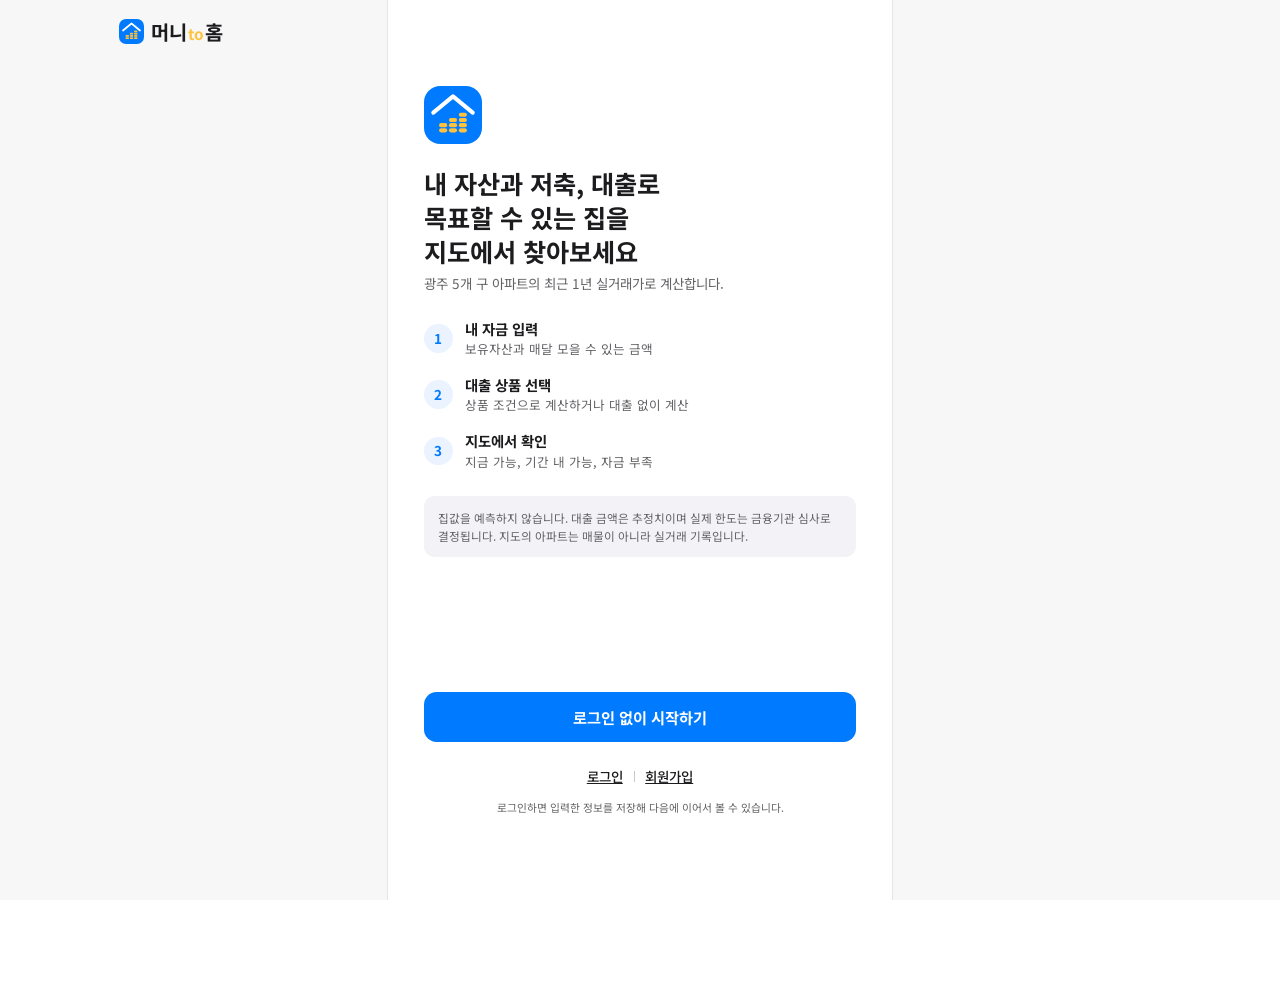
==== frontend/index.html @ 17c90cbf "style: 모든 화면 스크롤바를 자리를 먹지 않는 얇은 반투명 손잡이로 (스크롤할 때만 보이고 1초 뒤 사라짐) - common.css: 브라우저 스크롤바를 숨기고 .scroll" ====
<!doctype html>
<html lang="ko">
<head>
  <meta charset="utf-8">
  <meta name="viewport" content="width=device-width, initial-scale=1">
  <!-- 늘 밝은 화면으로 (2026-10-20). 휴대폰 브라우저의 "웹 페이지 어둡게"가 우리 색을 뒤집지 않게 한다 -->
  <meta name="color-scheme" content="only light">
  <title>머니 to 홈</title>
  <!-- 모든 화면이 common.css를 먼저, 화면의 CSS를 그 뒤에 불러 쓴다. -->
  <link rel="stylesheet" href="css/common.css?v=20261020-91">
  <link rel="stylesheet" href="css/index.css?v=20261020-90">
</head>
<body>
  <!-- 스플래시. 탭을 처음 열 때만 1초 동안 화면 전체를 덮었다가 사라진다 (js/splash.js). 처음에는 숨겨 둔다.
       꾸밈이므로 화면 읽기 프로그램에는 읽히지 않게 한다. -->
  <div class="splash" id="splash" aria-hidden="true" hidden>
    <img class="splash__logo" src="img/logo-splash.svg?v=20261019-1" alt="">
    <p class="splash__name">머니 <span class="splash__to">to</span> 홈</p>
  </div>

  <!-- P-01 시작 화면. Figma "확정 목업 v3"의 P-01 ① ~ ⑤. 모바일에는 헤더가 없다.
       처음에는 ① 기본(로그인하지 않음)으로 그려 두고, 로그인 상태를 물어본 뒤 js/index.js가 ② ~ ⑤로 바꾼다. -->
  <!-- 웹(가로 1200px 이상)에서만 왼쪽 위에 보이는 로고. 안은 js/layout.js가 그린다. 모바일에는 없다. -->
  <header class="header" id="header"></header>
  <div class="top-space"></div>

  <div class="start-layout">
    <main class="page start">
      <!-- ⑤ 로그인 시간이 끝남. 로고 자리에 둔다 -->
      <p class="notice start__expired" id="start-expired" hidden>30분 동안 사용하지 않아 로그아웃되었습니다. 입력하던 값은 이 기기에 남아 있습니다.</p>
      <img class="start__logo" id="start-logo" src="img/logo.svg?v=20261019-1" alt="">

      <h1 class="title title--display" id="start-title">내 자산과 저축, 대출로<br>목표할 수 있는 집을<br>지도에서 찾아보세요</h1>
      <p class="subtitle" id="start-subtitle">광주 5개 구 아파트의 최근 1년 실거래가로 계산합니다.</p>

      <!-- ② 저장한 정보. 값은 A-08로 받아 index.js가 채운다 -->
      <dl class="saved-box" id="start-saved" hidden></dl>

      <!-- ④ 저장한 정보를 불러오지 못함 -->
      <p class="notice notice--error start__error" id="start-error" role="alert" hidden>인터넷 연결을 확인하고 다시 시도해 주세요.</p>

      <ol class="steps" id="start-steps">
        <li class="steps__item">
          <span class="steps__number">1</span>
          <span class="steps__text">
            <span class="steps__name">내 자금 입력</span>
            <span class="steps__desc">보유자산과 매달 모을 수 있는 금액</span>
          </span>
        </li>
        <li class="steps__item">
          <span class="steps__number">2</span>
          <span class="steps__text">
            <span class="steps__name">대출 상품 선택</span>
            <span class="steps__desc">상품 조건으로 계산하거나 대출 없이 계산</span>
          </span>
        </li>
        <li class="steps__item">
          <span class="steps__number">3</span>
          <span class="steps__text">
            <span class="steps__name">지도에서 확인</span>
            <span class="steps__desc">지금 가능, 기간 내 가능, 자금 부족</span>
          </span>
        </li>
      </ol>

      <p class="notice" id="start-notice">
        집값을 예측하지 않습니다. 대출 금액은 추정치이며 실제 한도는 금융기관 심사로 결정됩니다.
        지도의 아파트는 매물이 아니라 실거래 기록입니다.
      </p>
    </main>

    <div class="bottom-action">
      <a class="button button--primary" id="start-button" href="profile.html">로그인 없이 시작하기</a>
      <button type="button" class="button button--primary" id="start-retry" hidden>다시 시도</button>
      <!-- ② 저장한 정보 있음: "처음부터 다시 입력 | 수정하기". ④ 불러오지 못함: "새로 입력하기" 하나 -->
      <div class="start__links">
        <button type="button" class="link-button start__restart" id="start-restart" hidden>처음부터 다시 입력</button>
        <span class="start__divider" id="start-edit-divider" aria-hidden="true" hidden></span>
        <button type="button" class="link-button start__restart" id="start-edit" hidden>수정하기</button>
      </div>
      <!-- ① 로그인하지 않았을 때만 -->
      <p class="start__auth" id="start-auth">
        <a class="link-button" href="login.html">로그인</a>
        <span class="start__divider" aria-hidden="true"></span>
        <a class="link-button" href="signup.html">회원가입</a>
      </p>
      <p class="start__hint" id="start-hint">로그인하면 입력한 정보를 저장해 다음에 이어서 볼 수 있습니다.</p>
    </div>
  </div>

  <!-- 공통 JavaScript. 모든 화면이 이 순서로 먼저 불러 쓴다. 그 아래에 화면의 파일을 둔다. -->
  <script src="js/api.js"></script>
  <script src="js/store.js"></script>
  <script src="js/format.js?v=20261019-2"></script>
  <script src="js/guard.js"></script>
  <script src="js/layout.js?v=20261019-1"></script>
  <script src="js/account.js?v=20261014-1"></script>
  <script src="js/splash.js?v=20261019-1"></script>
  <script src="js/index.js?v=20261015-1"></script>
  <script src="js/scrollbar.js?v=20261020-1"></script>
</body>
</html>
---- frontend/css/common.css ----
/* 모든 화면이 함께 쓰는 모양. 색, 글자, 헤더, 진행 바, 버튼, 입력란, 구분 표시.

   값은 Figma 파일 "money-to-home-mockup"의 섹션 "확정 목업 v3"에서 가져왔다. 이름도 Figma의 변수 이름과 같다.
     Figma  color/primary   →  여기  --color-primary

   화면마다의 모양은 css 폴더에 그 화면 이름으로 파일을 따로 만든다. 예: profile.css
   색과 글자 크기는 아래 :root의 이름으로만 쓴다. 화면 파일에 값을 직접 적지 않는다. */

@import url('https://fonts.googleapis.com/css2?family=Noto+Sans+KR:wght@400;500;700&display=swap');

:root {
  color-scheme: only light; /* 늘 밝은 화면 (2026-10-20). 브라우저가 강제로 어둡게 바꾸지 않게. 각 화면의 <meta name="color-scheme">와 같다 */
  /* 바탕과 선 */
  --color-bg: #ffffff;
  --color-bg-sub: #f2f2f7;
  --color-line: #e5e5ea;
  --color-line-strong: #c7c7cc;
  --color-dim: #000000;

  /* 글자 */
  --color-text: #1c1c1e;
  --color-text-sub: #636366;
  --color-text-hint: #aeaeb2;

  /* 주조색 */
  --color-primary: #007aff;
  --color-primary-soft: #eaf3ff;
  --color-on-primary: #ffffff;

  /* 로고의 금색 (동전). 스플래시의 "to"에도 쓴다 */
  --color-brand-gold: #ffc23d;

  /* 꺼진 버튼 */
  --color-disabled: #e5e5ea;
  --color-on-disabled: #aeaeb2;

  /* 오류 */
  --color-error: #ff3b30;
  --color-error-text: #d70015;
  --color-error-soft: #fff1f0;

  /* 주의. 막지는 않지만 알아야 하는 안내 (대상 주택 가격 상한 초과 등). Figma 목업 P-06 ⑲의 색 */
  --color-warning: #ff9500;
  --color-warning-text: #b86200;
  --color-warning-soft: #fff4e5;

  /* 구분. 팔레트 F 라임 (Figma의 color/now, color/lime/*).
     지금 가능은 파랑, 기간 내 가능은 라임, 자금 부족은 빨강.
     띠와 배지의 바탕은 이름 그대로의 색, 흰 바탕 위의 글자는 -text 색, 옅은 바탕은 -soft 색을 쓴다. */
  --color-now: #007aff;
  --color-now-text: #116dd1;
  --color-within: #94c93d;
  --color-within-text: #4a7317;
  --color-within-soft: #f2f9e8;
  --color-lack: #ff6b6b;
  --color-lack-text: #c92a2a;
  --color-lack-soft: #ffeded;

  /* 지도 */
  --color-map: #eef1f4;
  --color-map-block: #e4e8ec;
  --color-map-park: #dcefd8;
  --color-map-water: #cfe3f7;
  --color-map-road: #ffffff;
  --color-marker-price: #414141;
  --color-keypad: #d1d4da;

  /* 글꼴 */
  --font-family: 'Noto Sans KR', 'Malgun Gothic', system-ui, sans-serif;
  --font-regular: 400;
  --font-medium: 500;
  --font-bold: 700;

  /* 글자 크기 */
  --text-splash: 38px; /* 스플래시의 서비스 이름 */
  --text-display: 28px; /* 시작 화면의 큰 제목. 줄 높이 38px */
  --text-value: 26px; /* 입력란의 값 */
  --text-title: 24px; /* 입력 화면의 제목. 줄 높이 34px */
  --text-amount: 22px; /* 강조하는 금액 */
  --text-button: 17px; /* 버튼, 헤더의 서비스 이름, 입력란의 단위 */
  --text-item: 16px; /* 목록의 항목 이름 */
  --text-body: 15px; /* 본문. 줄 높이 22px */
  --text-label: 14px; /* 입력란의 이름, 칩 */
  --text-help: 13px; /* 설명 줄, 안내. 줄 높이 19 ~ 20px */
  --text-badge: 12px; /* 배지 */
  --line-height: 1.45;

  /* 크기 */
  --top-space: 52px; /* 모바일에는 헤더가 없다. 입력 화면은 이 높이만큼 위를 흰 여백으로 둔다 */
  --condition-bar-height: 40px; /* 지도 화면 맨 위의 내 조건 줄 */
  --progress-height: 44px;
  --touch-size: 44px; /* 누르는 영역은 가로세로 44픽셀 이상 */
  --button-height: 56px;
  --input-height: 50px;
  --page-width: 390px;
  --page-padding: 20px;

  /* 웹 (가로 1200px 이상). 입력 화면은 가운데 흰 기둥 하나, 양옆은 회색 바탕이다 (2026-10-19 팀장 결정) */
  --color-web-bg: #f7f7f7;
  --header-height: 64px;
  --web-page-width: 560px; /* 일반적인 웹 회원가입·입력 화면의 폭. 안쪽 내용의 폭은 480px */
  --web-page-padding: 40px;

  /* 모서리 */
  --radius-button: 14px;
  --radius-card: 12px;
  --radius-badge: 6px;
  --radius-pill: 999px;
}

* {
  box-sizing: border-box;
}

/* hidden을 준 요소는 display를 따로 줬어도 보이지 않는다. 단계마다 입력란을 숨기고 보일 때 쓴다. */
[hidden] {
  display: none !important;
}

body {
  margin: 0;
  color: var(--color-text);
  background: var(--color-bg);
  font-family: var(--font-family);
  font-size: var(--text-body);
  font-weight: var(--font-regular);
  line-height: var(--line-height);
  word-break: keep-all;
  /* 선택과 누름 표시 (2026-10-19). 앱처럼 화면 부품(버튼, 칩, 탭, 지도, 말풍선, 손잡이, 제목·라벨)은 글자가 선택되지 않고,
     휴대폰에서 누를 때 파랗게 덮이는 강조와 길게 누를 때의 메뉴도 뜨지 않는다.
     입력란과 사용자가 복사할 만한 내용은 아래 "선택할 수 있는 것"에서 다시 연다 */
  -webkit-user-select: none;
  user-select: none;
  -webkit-tap-highlight-color: transparent;
  -webkit-touch-callout: none;
}

/* 그림은 끌어 옮기지 않는다 (지도 위 아이콘, 로고) */
img,
svg {
  -webkit-user-drag: none;
}

/* ───────── 선택할 수 있는 것 ─────────
   입력란, 그리고 복사할 만한 내용: 아파트 이름, 정보 줄의 값(주소, 금액, 면적…), 시나리오의 금액과 식,
   입력 요약 · 시작 화면의 저장한 값, 저장한 결과의 이름과 결과, 안내 문구, 오류 문구, 용어 설명.
   길게 눌러 복사하는 메뉴도 여기서는 뜬다 */
input,
textarea,
select,
[contenteditable="true"],
.apt__name,
.apt-info__value,
.scenario__gap,
.scenario__formula,
.scenario__need-value,
.scenario__growth-help,
.summary-card__row dd,
.saved-box__row dd,
.saved__card-name,
.saved__card-result,
.saved__card-conditions,
.notice,
.field__error,
.list-card__name,
.glossary__bubble,
.info-tip__text,
.list__tip,
/* 10-19에 더한 화면: 주변 시설의 곳 이름과 거리, 대출 "자세히"의 상품명 · 조건 · 자격 조건,
   시나리오 그래프 위 문장과 출처, 공유받은 화면의 이름 · 지역 · 정보 줄의 값 */
.apt-near__value,
.sheet__title,
.sheet__row dd,
.sheet__list,
.scenario-chart__say,
.scenario-chart__src,
.share-page__name,
.share-page__place,
.share-page__value,
.share-page__missing-text {
  -webkit-user-select: text;
  user-select: text;
  -webkit-touch-callout: default;
}

/* 단, 누르는 줄 안의 이름은 누르기가 우선이다 (목록·비슷한 아파트의 카드는 버튼이라 선택하지 않는다).
   선택할 수 있는 글자 옆의 복사 · 공유 아이콘(share.js)도 글자를 끌어 고를 때 같이 잡히지 않게 한다.
   공유 창 같은 <dialog>는 열리면 맨 위층에 올라가 body의 설정을 물려받지 않으므로 여기서 다시 막는다.
   공유 창의 링크 칸(.share__link)은 [링크 복사]로만 복사하고, 복사가 안 되는 브라우저에서만 고를 수 있다 (share.css) */
button .list-card__name,
.share-action,
dialog {
  -webkit-user-select: none;
  user-select: none;
  -webkit-tap-highlight-color: transparent;
  -webkit-touch-callout: none;
}

/* 띄어쓰기에서만 줄을 바꾸는 낱말 (format.keepWords). 아파트 이름처럼 하이픈에서 꺾이면 안 되는 글자 */
.keep-word {
  display: inline-block;
  max-width: 100%;
}

/* ───────── 위 여백 ─────────
   모바일에는 헤더가 없다. 입력 화면(P-01 ~ P-04, P-07, P-08)은 body 맨 위에 이 요소를 둔다.
   지도 화면은 이것 대신 내 조건 줄을 둔다. */
.top-space {
  height: var(--top-space);
  background: var(--color-bg);
}

/* ───────── 진행 바 (P-02 ~ P-04) ───────── */
.progress {
  display: flex;
  align-items: center;
  gap: 10px;
  height: var(--progress-height);
  padding: 0 var(--page-padding) 0 8px;
  background: var(--color-bg);
}

.progress__back {
  display: inline-flex;
  align-items: center;
  justify-content: center;
  width: var(--touch-size);
  height: var(--touch-size);
  border: 0;
  background: transparent;
  color: var(--color-text);
  font-family: inherit;
  font-size: 26px;
  text-decoration: none;
  cursor: pointer;
}

.progress__bars {
  display: flex;
  flex: 1;
  gap: 4px;
}

.progress__bar {
  flex: 1;
  height: 4px;
  border-radius: 2px;
  background: var(--color-line);
}

.progress__bar--done {
  background: var(--color-primary);
}

.progress__label {
  color: var(--color-text-sub);
  font-size: var(--text-help);
  font-weight: var(--font-medium);
  white-space: nowrap;
}

/* ───────── 본문 ───────── */
.page {
  max-width: var(--page-width);
  margin: 0 auto;
  padding: 24px var(--page-padding) 0;
}

.title {
  margin: 0;
  font-size: var(--text-title);
  font-weight: var(--font-bold);
  line-height: 34px;
}

.title--display {
  font-size: var(--text-display);
  line-height: 38px;
}

.subtitle {
  margin: 6px 0 0;
  color: var(--color-text-sub);
  font-size: var(--text-body);
  line-height: 22px;
}

/* 안내 문구 상자 */
.notice {
  margin: 0;
  padding: 14px 16px;
  border-radius: var(--radius-card);
  background: var(--color-bg-sub);
  color: var(--color-text-sub);
  font-size: var(--text-help);
  line-height: 20px;
}

.notice--error {
  border: 1px solid var(--color-error);
  background: var(--color-error-soft);
  color: var(--color-error-text);
}

/* ───────── 버튼 ───────── */
.button {
  display: flex;
  align-items: center;
  justify-content: center;
  width: 100%;
  height: var(--button-height);
  padding: 0 16px;
  border: 0;
  border-radius: var(--radius-button);
  background: var(--color-bg-sub);
  color: var(--color-text);
  font-family: inherit;
  font-size: var(--text-button);
  font-weight: var(--font-bold);
  text-decoration: none;
  cursor: pointer;
}

.button--primary {
  background: var(--color-primary);
  color: var(--color-on-primary);
}

.button:disabled,
.button--disabled {
  background: var(--color-disabled);
  color: var(--color-on-disabled);
  cursor: not-allowed;
}

/* 밑줄 친 글자 버튼. "처음부터 다시 입력", "새로 입력하기" */
.link-button {
  display: inline-flex;
  align-items: center;
  justify-content: center;
  height: var(--touch-size);
  padding: 0 8px;
  border: 0;
  background: transparent;
  color: var(--color-text);
  font-family: inherit;
  font-size: var(--text-body);
  font-weight: var(--font-medium);
  text-decoration: underline;
  cursor: pointer;
}

/* 버튼 위의 검은 알림. "입력한 정보를 저장하지 못했습니다." 같은 한 줄 안내 */
.snackbar {
  margin: 0 0 12px;
  padding: 12px 16px;
  border-radius: var(--radius-card);
  background: var(--color-text);
  color: var(--color-bg);
  font-size: var(--text-help);
  line-height: 20px;
}

/* 화면 아래에 붙는 버튼 영역 */
.bottom-action {
  position: sticky;
  bottom: 0;
  max-width: var(--page-width);
  margin: 0 auto;
  padding: 12px var(--page-padding) 20px;
  background: var(--color-bg);
}

/* ───────── 한 번에 하나씩 묻는 입력 화면의 틀 (P-02 ~ P-04) ─────────
   <form class="form-page"> 안에 <main class="page">와 <div class="bottom-action">을 둔다.
   버튼이 화면 아래에 붙도록 본문이 남은 높이를 채운다. */
.form-page {
  display: flex;
  flex-direction: column;
  min-height: calc(100vh / var(--page-zoom, 1) - var(--top-space) - var(--progress-height));
}

.form-page .page {
  flex: 1;
  width: 100%;
  overflow-x: clip; /* 밀려 들어오는 입력란 때문에 가로 스크롤이 생기지 않게 한다 */
}

.form-page .bottom-action {
  width: 100%;
}

/* 제목과 설명 */
.form-page__head {
  padding-bottom: 28px;
}

/* 제목의 줄을 나눌 곳은 제목 글에 줄바꿈 문자로 적는다 (profile.js의 TITLES). */
.form-page__head .title {
  white-space: pre-line;
}

/* 다른 화면에서 보내져 왔을 때의 한 줄 안내. 제목 아래, 입력란 위에 둔다. */
.form-page__notice {
  margin-bottom: 24px;
}

/* 입력을 마치면 다음 입력란이 오른쪽에서 왼쪽으로 밀려 들어온다. 나타나는 요소에 이 이름을 붙인다. */
.field--enter {
  animation: field-enter 0.35s cubic-bezier(0.22, 1, 0.36, 1) both;
}

@keyframes field-enter {
  from {
    opacity: 0;
    transform: translateX(48px);
  }
  to {
    opacity: 1;
    transform: translateX(0);
  }
}

/* 확인 단계로 바뀔 때 제목과 값들이 한 번 뛰어오른다. 화면이 바뀐 것을 알아보게 한다. */
.jump {
  animation: jump 0.5s cubic-bezier(0.28, 0.84, 0.42, 1) both;
}

@keyframes jump {
  0% {
    transform: translateY(0);
  }
  35% {
    transform: translateY(-14px);
  }
  65% {
    transform: translateY(0);
  }
  82% {
    transform: translateY(-4px);
  }
  100% {
    transform: translateY(0);
  }
}

/* 움직임을 줄이도록 설정한 사용자에게는 바로 보여 준다. */
@media (prefers-reduced-motion: reduce) {
  .field--enter,
  .jump {
    animation: none;
  }
}

/* ───────── 입력란 ─────────
   이름, 값(밑줄), 설명 줄의 세 줄이다. 오류 문구는 설명 줄 자리에 넣어 화면이 밀리지 않게 한다. */
.field {
  display: flex;
  flex-direction: column;
  gap: 6px;
  padding-bottom: 22px;
}

.field__label {
  color: var(--color-text-sub);
  font-size: var(--text-label);
  font-weight: var(--font-medium);
}

.field__row {
  display: flex;
  align-items: center;
  justify-content: space-between;
  height: var(--input-height);
  border-bottom: 1px solid var(--color-line);
}

/* 입력 중인 칸은 밑줄이 파랗고 두껍다. 높이가 바뀌지 않게 그림자로 1px을 더한다. */
.field__row:focus-within {
  border-bottom-color: var(--color-primary);
  box-shadow: 0 1px 0 var(--color-primary);
}

.field__input {
  flex: 1;
  min-width: 0;
  height: 100%;
  padding: 0;
  border: 0;
  outline: 0;
  background: transparent;
  color: var(--color-text);
  font-family: inherit;
  font-size: var(--text-value);
  font-weight: var(--font-bold);
}

.field__input::placeholder {
  color: var(--color-text-hint);
}

.field__unit {
  color: var(--color-text-sub);
  font-size: var(--text-button);
  white-space: nowrap;
}

.field__help {
  display: flex;
  justify-content: space-between;
  gap: 8px;
  min-height: 19px;
  color: var(--color-text-sub);
  font-size: var(--text-help);
  line-height: 19px;
}

/* 설명 줄 오른쪽의 읽어 주는 금액. "3,600만 원" */
.field__read {
  color: var(--color-text);
  font-weight: var(--font-bold);
  white-space: nowrap;
}

.field--error .field__row {
  border-bottom-color: var(--color-error);
}

.field--error .field__help {
  color: var(--color-error-text);
}

/* ───────── 구분 ───────── */
/* 배지. "지금 가능", "기간 내 가능", "자금 부족" */
.badge {
  display: inline-flex;
  align-items: center;
  justify-content: center;
  height: 24px;
  padding: 0 8px;
  border-radius: var(--radius-badge);
  font-size: var(--text-badge);
  font-weight: var(--font-bold);
  line-height: 18px;
  white-space: nowrap;
}

/* 개수 칩. "지금 5", "기간 내 4", "부족 14" */
.chip {
  display: inline-flex;
  align-items: center;
  justify-content: center;
  height: 40px;
  padding: 0 14px;
  border: 0;
  border-radius: var(--radius-pill);
  font-family: inherit;
  font-size: var(--text-label);
  font-weight: var(--font-bold);
  line-height: 18px;
  white-space: nowrap;
}

.badge--now,
.chip--now {
  background: var(--color-now);
  color: var(--color-on-primary);
}

.badge--within,
.chip--within {
  background: var(--color-within-soft);
  color: var(--color-within-text);
}

.badge--lack,
.chip--lack {
  background: var(--color-lack-soft);
  color: var(--color-lack-text);
}

/* 금액 글자. "여유 2,000만 원", "부족 2,500만 원" */
.amount {
  font-size: var(--text-amount);
  font-weight: var(--font-bold);
}

.amount--now {
  color: var(--color-now-text);
}

.amount--within {
  color: var(--color-within-text);
}

.amount--lack {
  color: var(--color-lack-text);
}

/* ───────── 웹 배치 (가로 1200px 이상) ─────────
   모바일에는 헤더가 없다 (확정 목업 v3). 웹에서도 헤더 줄은 두지 않고, 로고만 왼쪽 위 회색 바탕에 띄운다 (2026-10-19 팀장 결정).
   로고 자리(<header class="header">)가 있는 화면(입력 화면 여덟 개)만 웹 배치를 쓴다. 지도 화면과 저장한 결과 화면은 아직 바꾸지 않는다.
   입력 화면은 모바일 화면을 넓힌 가운데 흰 기둥 하나로 보여 주고, 양옆은 회색 바탕으로 채운다.
   1199px 이하의 모양은 바꾸지 않는다. */
.header {
  display: none;
}

@media (min-width: 1200px) {
  /* 바탕: 양옆은 회색, 가운데는 테두리 선이 있는 흰 기둥. 내용이 길거나 짧아도 위아래 끝까지 이어진다.
     기둥 안의 내용은 위에서 64px(--header-height) 아래부터 시작한다. 로고와 같은 높이의 빈 줄이다 */
  body:has(> .header) {
    --page-width: var(--web-page-width);
    --page-padding: var(--web-page-padding);
    --top-space: var(--header-height); /* 높이 계산에서 위 여백 대신 이 빈 줄의 높이를 뺀다 */
    --column-left: calc(50% - var(--page-width) / 2);
    --column-right: calc(50% + var(--page-width) / 2);
    padding-top: var(--header-height);
    background: linear-gradient(
      to right,
      var(--color-web-bg) calc(var(--column-left) - 1px),
      var(--color-line) 0 var(--column-left),
      var(--color-bg) 0 var(--column-right),
      var(--color-line) 0 calc(var(--column-right) + 1px),
      var(--color-web-bg) 0
    );
  }

  /* 위 여백(52px) 자리는 위의 빈 줄이 대신한다 */
  body:has(> .header) .top-space {
    display: none;
  }

  /* 진행 바도 기둥 폭 안에 둔다 */
  body:has(> .header) .progress {
    max-width: var(--page-width);
    margin: 0 auto;
  }

  /* 왼쪽 위에 떠 있는 로고. 바탕과 선이 없고, 스크롤해도 그 자리에 있다 */
  .header {
    position: fixed;
    top: 0;
    left: 0;
    z-index: 9; /* 내용보다 위, 아래에서 올라오는 창의 어두운 바탕(10)보다 아래 */
    display: flex;
    align-items: center;
    height: var(--header-height);
    padding: 0 32px 0 132px; /* 화면 끝에서 조금 띄운다 (2026-10-19 팀장: 100px 더 오른쪽) */
  }

  /* 로고와 이름은 줄 가운데보다 3px 아래에 둔다 (눈으로 보기에 가운데) */
  .header__home {
    position: relative;
    top: 3px;
    display: inline-flex;
    align-items: center;
    gap: 8px;
    min-height: var(--touch-size);
    color: var(--color-text);
    font-size: var(--text-amount);
    font-weight: var(--font-bold);
    letter-spacing: -0.02em;
    text-decoration: none;
  }

  /* 로고는 글자 높이와 비슷하게 */
  .header__logo {
    display: block;
    width: 28px;
    height: 28px;
  }

  /* "머니", "to", "홈"의 바닥이 한 줄에 맞는다 (글자의 바닥선에 맞춤) */
  .header__name {
    line-height: 1;
    white-space: nowrap;
  }

  .header__to {
    margin: 0 2px;
    color: var(--color-brand-gold); /* 로고 동전과 같은 금색 */
    font-size: var(--text-button);
    vertical-align: baseline;
  }
}

/* 웹(1024px 이상)은 화면 전체를 90%로 그린다 (2026-10-20 팀장: 브라우저 90%로 볼 때가 가장 깔끔했다).
   글자 · 여백 · 지도까지 한꺼번에 줄어든다. 100vh를 쓰는 곳은 calc(100vh / var(--page-zoom))로 화면 높이를 다 채운다. 모바일은 100% 그대로 */
:root {
  --page-zoom: 1;
}

@media (min-width: 1024px) {
  :root {
    --page-zoom: 0.9;
    zoom: 0.9;
  }
}

/* 스크롤바 (2026-10-20 팀장): 브라우저 스크롤바는 자리를 차지하므로 숨긴다.
   대신 js/scrollbar.js가 스크롤하는 상자의 오른쪽 가장자리 위에 얇은 반투명 손잡이를 겹쳐 띄우고, 1초 동안 가만히 있으면 사라지게 한다 */
* {
  scrollbar-width: none;
}

*::-webkit-scrollbar {
  display: none;
}

.scrollbar-thumb {
  position: fixed;
  z-index: 2147483647;
  width: 5px;
  border-radius: 999px;
  background: rgba(0, 0, 0, 0.32);
  opacity: 0;
  pointer-events: none;
  transition: opacity 0.3s ease, width 0.15s ease;
}

.scrollbar-thumb--on {
  opacity: 1;
  pointer-events: auto;
  cursor: default;
}

.scrollbar-thumb:hover,
.scrollbar-thumb--drag {
  width: 7px;
  background: rgba(0, 0, 0, 0.45);
}
---- frontend/css/index.css ----
/* P-01 시작 화면에만 쓰는 모양. 공통 부품은 common.css에 있다. */

.start {
  padding-top: 32px;
}

.start__logo {
  display: block;
  width: 64px;
  height: 64px;
  margin-bottom: 24px;
}

/* 세 단계 설명 */
.steps {
  display: flex;
  flex-direction: column;
  gap: 18px;
  margin: 0;
  padding: 28px 0;
  list-style: none;
}

.steps__item {
  display: flex;
  align-items: center;
  gap: 14px;
}

.steps__number {
  display: flex;
  flex-shrink: 0;
  align-items: center;
  justify-content: center;
  width: 32px;
  height: 32px;
  border-radius: 16px;
  background: var(--color-primary-soft);
  color: var(--color-primary);
  font-size: var(--text-body);
  font-weight: var(--font-bold);
}

.steps__text {
  display: flex;
  flex-direction: column;
  gap: 1px;
}

.steps__name {
  font-size: var(--text-item);
  font-weight: var(--font-bold);
}

.steps__desc {
  color: var(--color-text-sub);
  font-size: var(--text-label);
}

/* 화면이 짧아도 버튼이 내용 아래에 오도록 한다. Figma의 버튼 위치는 390 × 844 기준 위에서 694px이다. */
.start-layout {
  display: flex;
  flex-direction: column;
  min-height: calc(100vh / var(--page-zoom, 1) - var(--top-space));
}

.start-layout .page {
  flex: 1;
  width: 100%;
}

.start-layout .bottom-action {
  width: 100%;
  padding-bottom: 94px;
}

/* P-01 ⑤ 로그인 시간이 끝남. 로고 자리의 회색 안내 */
.start__expired {
  margin-bottom: 24px;
}

/* P-01 ② 저장한 정보. 회색 상자 안에 이름과 값 한 줄씩 */
.saved-box {
  margin: 28px 0 0;
  padding: 4px 18px;
  border-radius: var(--radius-card);
  background: var(--color-bg-sub);
}

.saved-box__row {
  display: flex;
  justify-content: space-between;
  gap: 12px;
  padding: 13px 0;
}

.saved-box__row + .saved-box__row {
  border-top: 1px solid var(--color-line);
}

.saved-box dt {
  color: var(--color-text-sub);
  font-size: var(--text-label);
}

.saved-box dd {
  margin: 0;
  font-size: var(--text-label);
  font-weight: var(--font-bold);
  text-align: right;
}

/* P-01 ④ 불러오지 못함 */
.start__error {
  margin-top: 28px;
}

/* 아래 고정 영역의 글자 버튼들. "처음부터 다시 입력 | 수정하기"는 한 줄에 가운데로 */
.start__links {
  display: flex;
  align-items: center;
  justify-content: center;
  gap: 4px;
  margin-top: 8px;
}

.start__restart {
  text-decoration: underline;
}

.start__auth {
  display: flex;
  align-items: center;
  justify-content: center;
  gap: 4px;
  margin: 8px 0 0;
}

.start__auth .link-button {
  text-decoration: underline;
}

.start__divider {
  width: 1px;
  height: 12px;
  background: var(--color-line-strong);
}

.start__hint {
  margin: 4px 0 0;
  color: var(--color-text-sub);
  font-size: var(--text-badge);
  text-align: center;
}

@media (max-height: 760px) {
  .start-layout .bottom-action {
    padding-bottom: 20px;
  }
}

/* 스플래시. 탭을 처음 열 때만 1초 동안 화면 전체를 덮는다 (js/splash.js) */
.splash {
  position: fixed;
  inset: 0;
  z-index: 1000; /* 시작 화면의 모든 것보다 위 */
  display: flex;
  flex-direction: column;
  align-items: center;
  justify-content: center;
  gap: 22px;
  background: var(--color-primary);
  transition: opacity 0.3s ease; /* splash.js의 FADE_MS와 같다 */
}

.splash--leaving {
  opacity: 0;
  pointer-events: none; /* 사라지는 동안 뒤의 버튼을 누를 수 있게 한다 */
}

.splash__logo {
  width: 148px;
  height: 148px;
}

.splash__name {
  margin: 0;
  color: var(--color-on-primary);
  font-size: var(--text-splash);
  font-weight: var(--font-bold);
  line-height: 1;
  letter-spacing: -0.02em;
}

.splash__to {
  color: var(--color-brand-gold);
  font-size: 0.74em;
}

/* 움직임 줄이기를 켠 사람에게는 서서히 사라지지 않고 바로 없어진다 */
@media (prefers-reduced-motion: reduce) {
  .splash {
    transition: none;
  }
}

/* 웹(가로 1200px 이상)에서는 스플래시를 띄우지 않는다 (2026-10-19 팀장 결정) */
@media (min-width: 1200px) {
  .splash {
    display: none;
  }
}
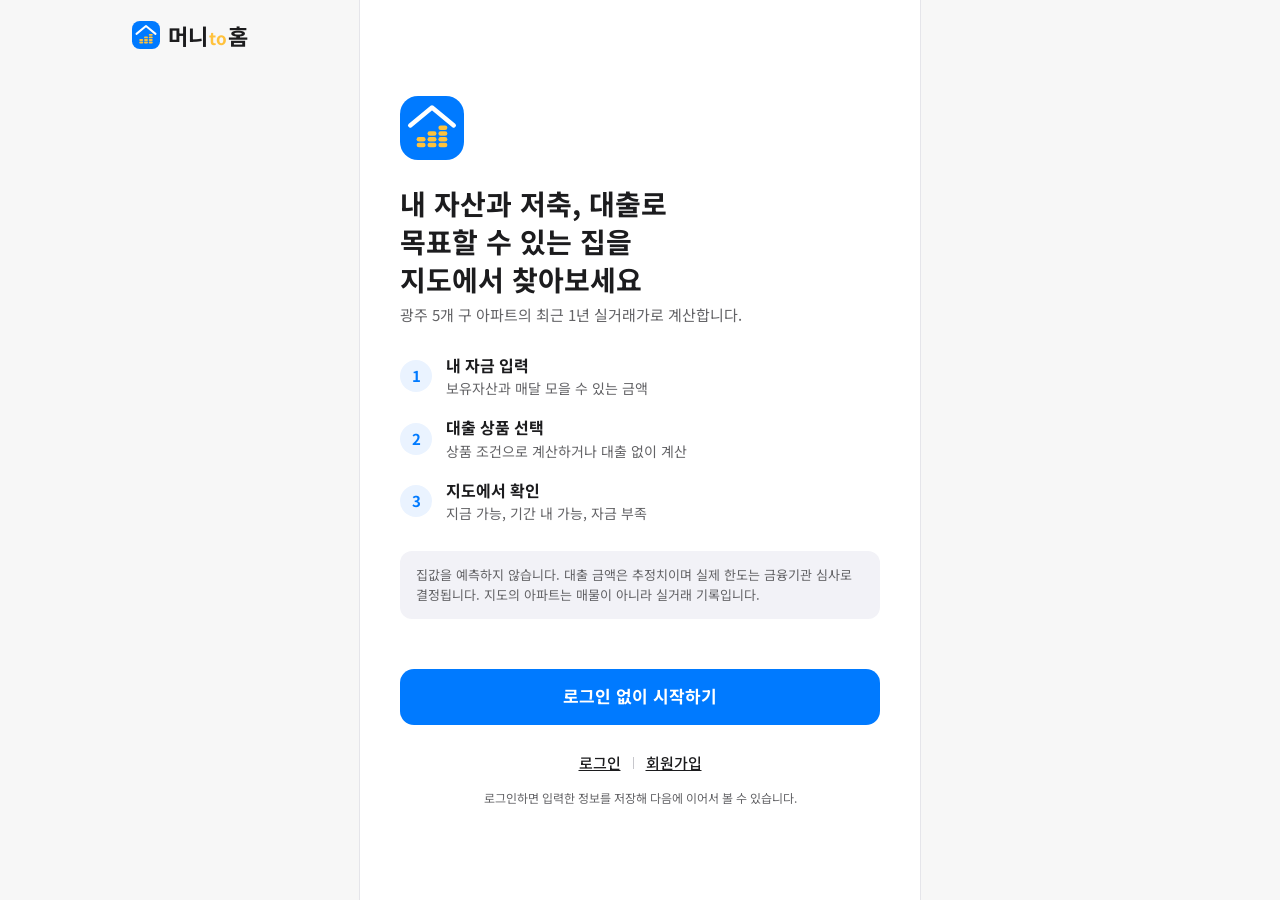
==== commit 22508c21: "style: 웹 90% 배율을 지도 화면에만 (시작 · 입력 · 로그인 · 회원가입 등은 100%로 되돌림)" ====
--- a/frontend/index.html
+++ b/frontend/index.html
@@ -7,7 +7,7 @@
   <meta name="color-scheme" content="only light">
   <title>머니 to 홈</title>
   <!-- 모든 화면이 common.css를 먼저, 화면의 CSS를 그 뒤에 불러 쓴다. -->
-  <link rel="stylesheet" href="css/common.css?v=20261020-91">
+  <link rel="stylesheet" href="css/common.css?v=20261021-2">
   <link rel="stylesheet" href="css/index.css?v=20261020-90">
 </head>
 <body>
@@ -97,6 +97,6 @@
   <script src="js/account.js?v=20261014-1"></script>
   <script src="js/splash.js?v=20261019-1"></script>
   <script src="js/index.js?v=20261015-1"></script>
-  <script src="js/scrollbar.js?v=20261020-1"></script>
+  <script src="js/scrollbar.js?v=20261020-6"></script>
 </body>
 </html>
--- a/frontend/css/common.css
+++ b/frontend/css/common.css
@@ -685,21 +685,22 @@
   }
 }
 
-/* 웹(1024px 이상)은 화면 전체를 90%로 그린다 (2026-10-20 팀장: 브라우저 90%로 볼 때가 가장 깔끔했다).
-   글자 · 여백 · 지도까지 한꺼번에 줄어든다. 100vh를 쓰는 곳은 calc(100vh / var(--page-zoom))로 화면 높이를 다 채운다. 모바일은 100% 그대로 */
+/* 웹(1024px 이상)의 지도 화면(map.html)만 90%로 그린다 (2026-10-20 팀장: 브라우저 90%로 볼 때가 가장 깔끔했다).
+   글자 · 여백 · 지도까지 한꺼번에 줄어든다. 100vh를 쓰는 곳은 calc(100vh / var(--page-zoom))로 화면 높이를 다 채운다.
+   시작 · 입력 · 로그인 · 회원가입 · 저장한 결과 같은 다른 화면과 모바일은 100% 그대로 (2026-10-21 되돌림) */
 :root {
   --page-zoom: 1;
 }
 
 @media (min-width: 1024px) {
-  :root {
+  :root:has(> body.map-body) {
     --page-zoom: 0.9;
     zoom: 0.9;
   }
 }
 
 /* 스크롤바 (2026-10-20 팀장): 브라우저 스크롤바는 자리를 차지하므로 숨긴다.
-   대신 js/scrollbar.js가 스크롤하는 상자의 오른쪽 가장자리 위에 얇은 반투명 손잡이를 겹쳐 띄우고, 1초 동안 가만히 있으면 사라지게 한다 */
+   대신 js/scrollbar.js가 스크롤하는 상자의 오른쪽 가장자리 위에 얇은 반투명 손잡이를 겹쳐 띄우고, 5초 동안 가만히 있으면 사라지게 한다 */
 * {
   scrollbar-width: none;
 }
@@ -713,7 +714,7 @@
   z-index: 2147483647;
   width: 5px;
   border-radius: 999px;
-  background: rgba(0, 0, 0, 0.32);
+  background: rgba(0, 0, 0, 0.22);
   opacity: 0;
   pointer-events: none;
   transition: opacity 0.3s ease, width 0.15s ease;
@@ -728,5 +729,9 @@
 .scrollbar-thumb:hover,
 .scrollbar-thumb--drag {
   width: 7px;
-  background: rgba(0, 0, 0, 0.45);
-}
+  background: rgba(0, 0, 0, 0.34);
+}
+
+.scrollbar-thumb--gone {
+  transition: none; /* 부모가 접혀 상자가 사라지면 손잡이도 바로 사라진다 */
+}
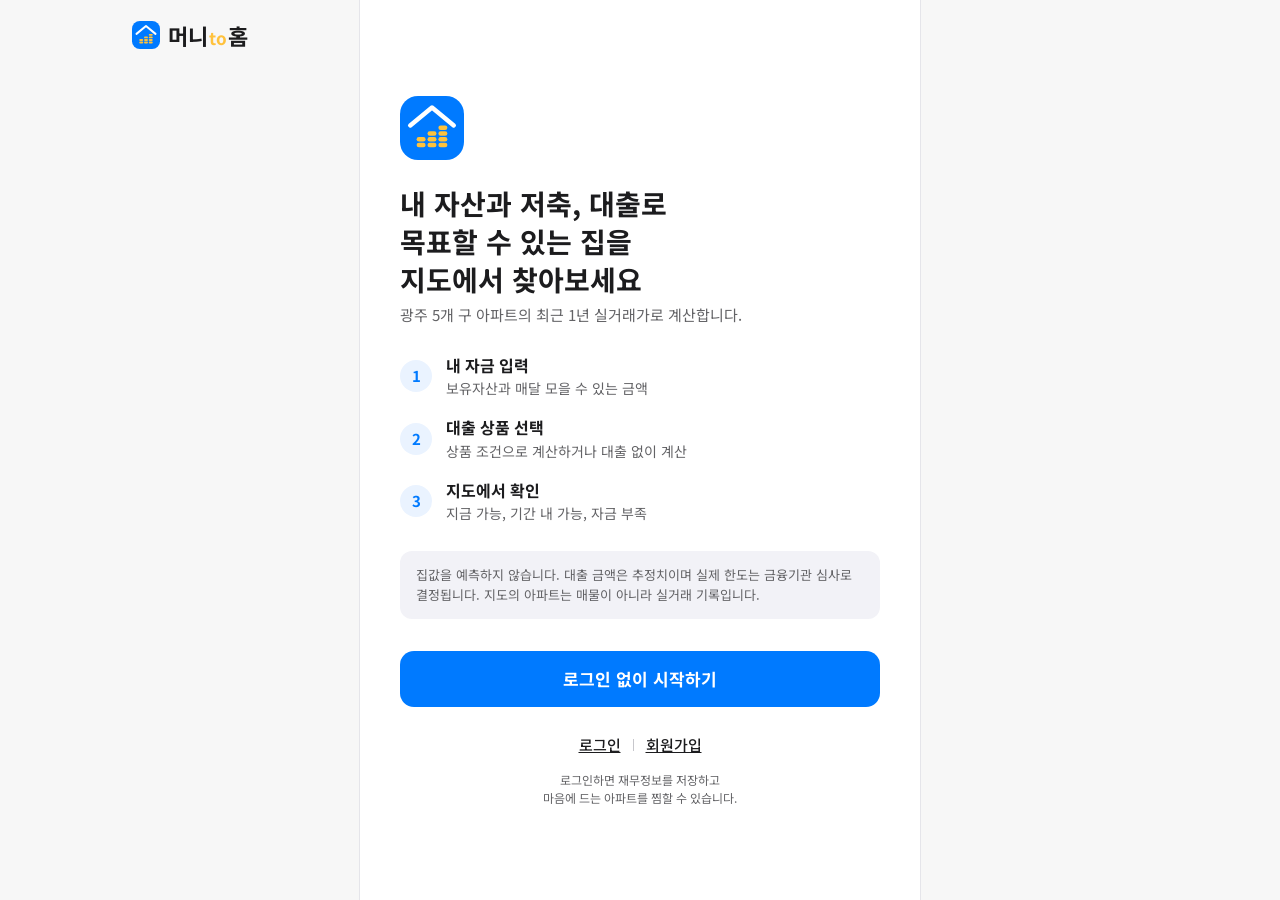
==== commit 170f5dcc: "feat: 로그인 첫 화면 재무정보 3칸과 찜한 시나리오, 찜 해제" ====
--- a/frontend/index.html
+++ b/frontend/index.html
@@ -9,6 +9,8 @@
   <!-- 모든 화면이 common.css를 먼저, 화면의 CSS를 그 뒤에 불러 쓴다. -->
   <link rel="stylesheet" href="css/common.css?v=20261021-2">
   <link rel="stylesheet" href="css/index.css?v=20261020-90">
+  <!-- 로그인한 시작 화면: 재무정보 3칸 + 찜한 시나리오 (2026-10-21, 박채은) -->
+  <link rel="stylesheet" href="css/start-profiles.css?v=20261021-mp1">
 </head>
 <body>
   <!-- 스플래시. 탭을 처음 열 때만 1초 동안 화면 전체를 덮었다가 사라진다 (js/splash.js). 처음에는 숨겨 둔다.
@@ -29,12 +31,18 @@
       <!-- ⑤ 로그인 시간이 끝남. 로고 자리에 둔다 -->
       <p class="notice start__expired" id="start-expired" hidden>30분 동안 사용하지 않아 로그아웃되었습니다. 입력하던 값은 이 기기에 남아 있습니다.</p>
       <img class="start__logo" id="start-logo" src="img/logo.svg?v=20261019-1" alt="">
+      <!-- 로그인: 오른쪽 위 "찜한 시나리오 보기 ↓" (2026-10-21) -->
+      <div class="start-switch-row" id="start-switch-row" hidden>
+        <button type="button" class="start-switch" id="start-to-saved">찜한 시나리오 보기 ↓</button>
+      </div>
 
       <h1 class="title title--display" id="start-title">내 자산과 저축, 대출로<br>목표할 수 있는 집을<br>지도에서 찾아보세요</h1>
       <p class="subtitle" id="start-subtitle">광주 5개 구 아파트의 최근 1년 실거래가로 계산합니다.</p>
 
-      <!-- ② 저장한 정보. 값은 A-08로 받아 index.js가 채운다 -->
-      <dl class="saved-box" id="start-saved" hidden></dl>
+      <!-- 로그인: 재무정보 3칸 (2026-10-21. 예전의 ② 저장한 정보 일곱 줄 자리). js/start-profiles.js가 A-29로 채운다 -->
+      <div id="start-profiles-part" hidden>
+        <div id="start-profiles"></div>
+      </div>
 
       <!-- ④ 저장한 정보를 불러오지 못함 -->
       <p class="notice notice--error start__error" id="start-error" role="alert" hidden>인터넷 연결을 확인하고 다시 시도해 주세요.</p>
@@ -72,11 +80,11 @@
     <div class="bottom-action">
       <a class="button button--primary" id="start-button" href="profile.html">로그인 없이 시작하기</a>
       <button type="button" class="button button--primary" id="start-retry" hidden>다시 시도</button>
-      <!-- ② 저장한 정보 있음: "처음부터 다시 입력 | 수정하기". ④ 불러오지 못함: "새로 입력하기" 하나 -->
+      <!-- 로그인: 고른 재무정보로 지도 보기 (2026-10-21) -->
+      <button type="button" class="button button--primary start__go" id="start-go" hidden>선택한 정보로 지도 보기</button>
+      <!-- ④ 불러오지 못함: "새로 입력하기" -->
       <div class="start__links">
-        <button type="button" class="link-button start__restart" id="start-restart" hidden>처음부터 다시 입력</button>
-        <span class="start__divider" id="start-edit-divider" aria-hidden="true" hidden></span>
-        <button type="button" class="link-button start__restart" id="start-edit" hidden>수정하기</button>
+        <button type="button" class="link-button start__restart" id="start-restart" hidden>새로 입력하기</button>
       </div>
       <!-- ① 로그인하지 않았을 때만 -->
       <p class="start__auth" id="start-auth">
@@ -84,9 +92,14 @@
         <span class="start__divider" aria-hidden="true"></span>
         <a class="link-button" href="signup.html">회원가입</a>
       </p>
-      <p class="start__hint" id="start-hint">로그인하면 입력한 정보를 저장해 다음에 이어서 볼 수 있습니다.</p>
+      <p class="start__hint" id="start-hint">로그인하면 재무정보를 저장하고<br>마음에 드는 아파트를 찜할 수 있습니다.</p>
     </div>
   </div>
+
+  <!-- 로그인: 재무정보 칸 아래로 스크롤하면 찜한 시나리오 (2026-10-21). 마이페이지의 [찜한 시나리오]는 index.html#saved -->
+  <div class="saved-band" id="saved-band" aria-hidden="true" hidden></div>
+  <section class="page saved-section" id="saved" aria-label="찜한 시나리오" hidden></section>
+  <div id="start-layer"></div>
 
   <!-- 공통 JavaScript. 모든 화면이 이 순서로 먼저 불러 쓴다. 그 아래에 화면의 파일을 둔다. -->
   <script src="js/api.js"></script>
@@ -94,9 +107,10 @@
   <script src="js/format.js?v=20261019-2"></script>
   <script src="js/guard.js"></script>
   <script src="js/layout.js?v=20261019-1"></script>
-  <script src="js/account.js?v=20261014-1"></script>
+  <script src="js/account.js?v=20261021-mp1"></script>
   <script src="js/splash.js?v=20261019-1"></script>
-  <script src="js/index.js?v=20261015-1"></script>
+  <script src="js/start-profiles.js?v=20261021-mp1"></script>
+  <script src="js/index.js?v=20261021-mp1"></script>
   <script src="js/scrollbar.js?v=20261020-6"></script>
 </body>
 </html>
--- a/frontend/css/common.css
+++ b/frontend/css/common.css
@@ -377,7 +377,8 @@
 .form-page {
   display: flex;
   flex-direction: column;
-  min-height: calc(100vh / var(--page-zoom, 1) - var(--top-space) - var(--progress-height));
+  /* --app-height: 키보드가 없을 때의 화면 높이 (js/form-flow.js). 키보드가 떠서 화면이 줄어도 그대로라 버튼이 따라 올라오지 않는다 */
+  min-height: calc(var(--app-height, 100vh) / var(--page-zoom, 1) - var(--top-space) - var(--progress-height));
 }
 
 .form-page .page {
@@ -388,6 +389,15 @@
 
 .form-page .bottom-action {
   width: 100%;
+}
+
+/* 휴대폰·태블릿(1199px 이하): 글자를 넣는 화면의 버튼은 키보드 위로 떠오르지 않고 본문 맨 아래에 둔다 (2026-10-21 팀장 요청).
+   갤럭시는 키보드가 뜨면 화면이 줄어 화면 아래에 붙은 버튼이 입력란을 덮었다. 본문이 짧으면 화면 맨 아래, 길면 내려서 본다.
+   글자를 넣는 화면(form-page--keys: 재무정보, 저축 계획, 로그인, 회원가입, 내 정보)만. 고르기만 하는 화면은 버튼이 늘 보이게 그대로 둔다 */
+@media (max-width: 1199px) {
+  .form-page--keys .bottom-action {
+    position: static;
+  }
 }
 
 /* 제목과 설명 */
--- a/frontend/css/start-profiles.css
+++ b/frontend/css/start-profiles.css
@@ -0,0 +1,719 @@
+/* 로그인한 시작 화면: 재무정보 3칸 + 찜한 시나리오 (2026-10-21, js/start-profiles.js). 담당: 박채은
+   화면 설계서 4.3.1. 팀장님이 확인한 미리보기 시안 A의 모양이다. 색과 크기는 common.css의 이름을 먼저 쓴다.
+
+   profile-   재무정보 칸, 추가 · 수정 · 삭제 창
+   saved-     찜한 시나리오 (칩, 카드, ♥). 카드 글자는 saved.css의 카드와 같은 이름(saved__card…)을 쓰되 이 파일에서 모양을 정한다
+   start-switch  오른쪽 위 "찜한 시나리오 보기 ↓" / "↑ 재무정보 보기" */
+
+/* ───────── 위 · 아래로 오가는 글자 버튼 ───────── */
+.start-switch-row {
+  display: flex;
+  justify-content: flex-end;
+  margin: -8px -14px 12px 0; /* 바탕이 없으니 글자 끝을 내용 오른쪽 끝에 맞춘다 */
+}
+
+.start-switch {
+  display: inline-flex;
+  align-items: center;
+  height: 34px;
+  padding: 0 14px;
+  border: 0;
+  border-radius: var(--radius-pill);
+  background: transparent;
+  color: var(--color-text-sub);
+  font-family: inherit;
+  font-size: var(--text-label);
+  font-weight: var(--font-bold);
+  cursor: pointer;
+}
+
+.start-switch:hover {
+  color: var(--color-text);
+}
+
+.start-switch:focus-visible {
+  outline: 2px solid var(--color-primary);
+  outline-offset: 2px;
+}
+
+/* ───────── 재무정보 칸 ───────── */
+.profile-slots {
+  display: flex;
+  flex-direction: column;
+  gap: 12px;
+  margin-top: 20px;
+}
+
+.profile-card {
+  display: flex;
+  flex-direction: column;
+  padding: 6px 18px 12px;
+  border-radius: var(--radius-card);
+  background: var(--color-bg-sub);
+  box-shadow: inset 0 0 0 2px transparent;
+}
+
+.profile-card--on {
+  background: var(--color-primary-soft);
+  box-shadow: inset 0 0 0 2px var(--color-primary);
+}
+
+.profile-card__head {
+  display: flex;
+  align-items: center;
+  gap: 8px;
+  min-height: 36px;
+}
+
+.profile-card__no {
+  display: flex;
+  flex: 0 0 24px;
+  align-items: center;
+  justify-content: center;
+  width: 24px;
+  height: 24px;
+  border-radius: 12px;
+  background: var(--color-line);
+  color: var(--color-text-sub);
+  font-size: var(--text-help);
+  font-weight: var(--font-bold);
+}
+
+.profile-card--on .profile-card__no {
+  background: var(--color-primary);
+  color: var(--color-on-primary);
+}
+
+.profile-card__name {
+  overflow: hidden;
+  font-size: var(--text-item);
+  font-weight: var(--font-bold);
+  white-space: nowrap;
+  text-overflow: ellipsis;
+}
+
+.profile-icon-button {
+  display: flex;
+  flex: 0 0 36px;
+  align-items: center;
+  justify-content: center;
+  width: 36px;
+  height: 36px;
+  padding: 0;
+  border: 0;
+  border-radius: 10px;
+  background: transparent;
+  color: var(--color-text-sub);
+  cursor: pointer;
+}
+
+.profile-icon-button--ok {
+  background: var(--color-primary);
+  color: var(--color-on-primary);
+}
+
+.profile-icon-button--cancel {
+  background: var(--color-line);
+}
+
+/* 칸 오른쪽 위의 "수정  삭제" */
+.profile-card__tools {
+  display: flex;
+  align-items: center;
+  gap: 4px;
+  margin-left: auto;
+}
+
+.profile-card__tool {
+  height: 36px;
+  padding: 0 6px;
+  border: 0;
+  background: transparent;
+  color: var(--color-text-sub);
+  font-family: inherit;
+  font-size: var(--text-help);
+  font-weight: var(--font-medium);
+  text-decoration: underline;
+  cursor: pointer;
+}
+
+/* 이름을 그 자리에서 바꾸기 (✓ ✕, 10자까지) */
+.profile-card__rename {
+  display: flex;
+  flex: 1;
+  align-items: center;
+  gap: 4px;
+  min-width: 0;
+}
+
+.profile-card__input {
+  flex: 1;
+  min-width: 0;
+  height: 36px;
+  padding: 0 10px;
+  border: 1.5px solid var(--color-primary);
+  border-radius: 10px;
+  background: var(--color-bg);
+  color: var(--color-text);
+  font-family: inherit;
+  font-size: var(--text-body);
+  font-weight: var(--font-bold);
+  outline: none;
+}
+
+/* 자주 바뀌는 값 넷을 크게, 나머지 셋은 선 아래 한 줄 */
+.profile-card__body {
+  display: flex;
+  flex-direction: column;
+  gap: 10px;
+  margin-top: 6px;
+  padding: 0;
+  border: 0;
+  background: transparent;
+  color: var(--color-text);
+  font-family: inherit;
+  text-align: left;
+  cursor: pointer;
+}
+
+.profile-card__grid {
+  display: grid;
+  grid-template-columns: repeat(2, minmax(0, 1fr));
+  gap: 8px 12px;
+}
+
+.profile-card__cell {
+  display: flex;
+  flex-direction: column;
+}
+
+.profile-card__label {
+  color: var(--color-text-sub);
+  font-size: var(--text-help);
+}
+
+.profile-card__value {
+  font-size: var(--text-button);
+  font-weight: var(--font-bold);
+}
+
+.profile-card__minor {
+  padding-top: 10px;
+  border-top: 1px solid var(--color-line);
+  color: var(--color-text-sub);
+  font-size: var(--text-help);
+}
+
+/* 빈 칸 "+ 재무정보 N 추가" */
+.profile-add {
+  display: flex;
+  align-items: center;
+  justify-content: center;
+  gap: 8px;
+  height: 52px;
+  border: 1px dashed var(--color-line-strong);
+  border-radius: var(--radius-card);
+  background: var(--color-bg);
+  color: var(--color-text);
+  font-family: inherit;
+  font-size: var(--text-body);
+  font-weight: var(--font-medium);
+  cursor: pointer;
+}
+
+.profile-add svg {
+  color: var(--color-primary);
+}
+
+.start__go {
+  width: 100%;
+}
+
+/* ───────── 아래에서 올라오는 창 (추가 · 수정, 삭제 확인). 웹은 가운데 ───────── */
+.profile-dim {
+  position: fixed;
+  inset: 0;
+  z-index: 40;
+  display: flex;
+  flex-direction: column;
+  justify-content: flex-end;
+  align-items: center;
+  background: rgba(0, 0, 0, 0.4);
+  overscroll-behavior: contain;
+}
+
+.profile-sheet {
+  display: flex;
+  flex-direction: column;
+  gap: 14px;
+  width: 100%;
+  max-width: var(--page-width);
+  max-height: 88vh;
+  overflow-y: auto;
+  padding: 12px var(--page-padding) 24px;
+  border-radius: 20px 20px 0 0;
+  background: var(--color-bg);
+  overscroll-behavior: contain;
+}
+
+@media (min-width: 1200px) {
+  .profile-dim {
+    justify-content: center;
+  }
+
+  .profile-sheet {
+    max-width: var(--web-page-width);
+    border-radius: 20px;
+  }
+}
+
+/* 창이 열린 동안 뒤 화면은 스크롤되지 않는다 */
+html.profile-lock,
+html.profile-lock body {
+  overflow: hidden;
+  overscroll-behavior: none;
+}
+
+.profile-sheet__handle {
+  align-self: center;
+  width: 36px;
+  height: 4px;
+  border-radius: 2px;
+  background: var(--color-line-strong);
+}
+
+.profile-sheet__title {
+  margin: 0;
+  font-size: 20px;
+  font-weight: var(--font-bold);
+}
+
+.profile-sheet__help {
+  margin: -8px 0 0;
+  color: var(--color-text-sub);
+  font-size: var(--text-help);
+}
+
+.profile-field {
+  display: flex;
+  flex-direction: column;
+  gap: 6px;
+}
+
+.profile-field__label {
+  color: var(--color-text-sub);
+  font-size: var(--text-label);
+  font-weight: var(--font-medium);
+}
+
+.profile-field__box {
+  display: flex;
+  align-items: center;
+  gap: 8px;
+  height: 44px;
+  padding: 0 14px;
+  border-radius: 10px;
+  background: var(--color-bg-sub);
+}
+
+.profile-field__box:focus-within {
+  box-shadow: inset 0 0 0 1.5px var(--color-primary);
+  background: var(--color-bg);
+}
+
+.profile-field__input,
+.profile-field__select {
+  flex: 1;
+  min-width: 0;
+  height: 100%;
+  border: 0;
+  background: transparent;
+  color: var(--color-text);
+  font-family: inherit;
+  font-size: var(--text-item);
+  font-weight: var(--font-bold);
+  outline: none;
+}
+
+.profile-field__input--one {
+  flex: 0 0 18px;
+  width: 18px;
+  text-align: center;
+}
+
+/* 추가할 때 앞 재무정보의 값: 보일 듯 말 듯한 회색. 비어 있는 채로 Tab을 누르면 그 값이 들어간다 */
+.profile-field__input--hint::placeholder {
+  color: #d4d4d8;
+  font-weight: var(--font-medium);
+  opacity: 1;
+}
+
+.profile-field__unit {
+  color: var(--color-text-sub);
+  font-size: var(--text-body);
+}
+
+/* 칸 아래 오류 문장 (입력 화면과 같은 문장) */
+.profile-field__message {
+  margin: 0;
+  color: var(--color-error-text);
+  font-size: var(--text-help);
+}
+
+.profile-field__message:empty {
+  display: none;
+}
+
+.profile-field--error .profile-field__box {
+  box-shadow: inset 0 0 0 1.5px var(--color-error);
+}
+
+.profile-segment {
+  display: grid;
+  grid-auto-columns: minmax(0, 1fr);
+  grid-auto-flow: column;
+  gap: 2px;
+  padding: 3px;
+  border-radius: 10px;
+  background: var(--color-bg-sub);
+}
+
+.profile-segment__option {
+  height: 34px;
+  border: 0;
+  border-radius: 8px;
+  background: transparent;
+  color: var(--color-text-sub);
+  font-family: inherit;
+  font-size: var(--text-help);
+  font-weight: var(--font-medium);
+  cursor: pointer;
+}
+
+.profile-segment__option[aria-pressed='true'] {
+  background: var(--color-bg);
+  color: var(--color-primary);
+  box-shadow: 0 1px 3px rgba(0, 0, 0, 0.12);
+}
+
+.profile-sheet__error {
+  margin: 0;
+  color: var(--color-error-text);
+  font-size: var(--text-help);
+}
+
+.profile-sheet__error:empty {
+  display: none;
+}
+
+.profile-sheet__buttons {
+  display: flex;
+  gap: 8px;
+  margin-top: 4px;
+}
+
+.profile-sheet__buttons .button {
+  flex: 1;
+}
+
+.profile-sheet__buttons .button--primary {
+  flex: 2;
+}
+
+.profile-sheet__buttons .profile-sheet__delete {
+  background: var(--color-error);
+}
+
+/* 주민등록번호 앞 7자리. 이미 입력한 상태는 숫자 대신 가린 모양과 만 나이만 (NFR-25) */
+.profile-rrn-help {
+  margin: 0;
+}
+
+.profile-rrn-help--error {
+  color: var(--color-error-text);
+}
+
+.profile-rrn-filled {
+  gap: 10px;
+}
+
+.profile-rrn-filled__dots {
+  flex: 1;
+  min-width: 0;
+  overflow: hidden;
+  color: var(--color-text-sub);
+  font-size: var(--text-body);
+  letter-spacing: 0.05em;
+  white-space: nowrap;
+}
+
+.profile-rrn-filled__age {
+  color: var(--color-text);
+  font-size: var(--text-label);
+  font-weight: var(--font-bold);
+  white-space: nowrap;
+}
+
+.profile-rrn-filled__again {
+  height: 32px;
+  padding: 0 10px;
+  border: 0;
+  border-radius: 8px;
+  background: var(--color-bg);
+  color: var(--color-primary);
+  font-family: inherit;
+  font-size: var(--text-help);
+  font-weight: var(--font-bold);
+  white-space: nowrap;
+  cursor: pointer;
+}
+
+/* ───────── 찜한 시나리오 (index.html#saved) ─────────
+   재무정보 화면(.start-layout, 한 화면) 바로 아래 한 화면 이상. 목록이 짧아도 한 화면을 채워 맨 위에 맞추면 이것만 보인다 */
+.saved-band {
+  max-width: var(--page-width);
+  height: 8px;
+  margin: 0 auto;
+  background: var(--color-bg-sub);
+}
+
+.saved-section {
+  min-height: calc(100vh / var(--page-zoom, 1));
+  min-height: calc(100dvh / var(--page-zoom, 1));
+  padding-top: calc(var(--top-space) + 4px); /* 재무정보 화면보다 조금 위에서 시작 */
+  padding-bottom: 48px;
+}
+
+.saved-section__title {
+  margin: 0;
+}
+
+.saved-section__sub {
+  margin: 6px 0 16px;
+  color: var(--color-text-sub);
+  font-size: var(--text-body);
+}
+
+.saved-chips {
+  display: flex;
+  flex-wrap: wrap;
+  gap: 8px;
+  margin: 0 0 16px;
+}
+
+.saved-chip {
+  display: inline-flex;
+  align-items: center;
+  gap: 4px;
+  height: 38px;
+  padding: 0 14px;
+  border: 0;
+  border-radius: 8px;
+  background: #e9e9e9;
+  color: var(--color-text-sub);
+  font-family: inherit;
+  font-size: var(--text-label);
+  font-weight: var(--font-bold);
+  cursor: pointer;
+}
+
+.saved-chip[aria-pressed='true'] {
+  background: #043870;
+  color: var(--color-on-primary);
+}
+
+.saved-chip__count {
+  font-weight: var(--font-medium);
+}
+
+.saved-empty {
+  margin: 24px 0 0;
+  color: var(--color-text-sub);
+  font-size: var(--text-body);
+  text-align: center;
+}
+
+.saved-section .saved__list {
+  display: flex;
+  flex-direction: column;
+  gap: 14px;
+  margin: 0;
+  padding: 0;
+  list-style: none;
+}
+
+.saved-section__item {
+  position: relative;
+}
+
+.saved-section .saved__card {
+  display: block;
+  padding: 18px 18px 10px;
+  border-radius: var(--radius-card);
+  background: var(--color-bg-sub);
+  color: var(--color-text);
+  text-decoration: none;
+}
+
+.saved-section .saved__card:focus-visible {
+  outline: 2px solid var(--color-primary);
+  outline-offset: 2px;
+}
+
+/* 위 줄: 꼬리표 … 구분 배지(오른쪽 고정)와 그 옆 ♥ */
+.saved-tags {
+  display: flex;
+  flex-wrap: wrap;
+  align-items: center;
+  gap: 6px;
+  min-height: 24px;
+  margin-bottom: 10px;
+  padding-right: 26px;
+}
+
+/* 꼬리표(재무정보 이름 · 지금 조건과 다름 · 삭제된 재무정보): 바탕 없이 #333 글자. 사이에 세로 줄 */
+.saved-tag {
+  display: inline-flex;
+  align-items: center;
+  height: 26px;
+  padding: 0 4px 0 0;
+  color: #333333;
+  font-size: var(--text-help);
+  font-weight: var(--font-bold);
+}
+
+.saved-tag + .saved-tag::before {
+  content: '';
+  display: inline-block;
+  width: 1px;
+  height: 12px;
+  margin: 0 10px 0 0;
+  background: #aeaeb2;
+}
+
+/* 구분 배지: 지도 아파트 창의 배지(new-style.css의 .apt__title .badge)와 같은 모양. 회색 바탕, 검은 글자, 색 집 아이콘 */
+.saved-badge {
+  gap: 5px;
+  margin-left: auto;
+  border: none;
+  background: rgb(228, 228, 228);
+  color: #0f0f0f;
+}
+
+.saved-badge::before {
+  content: '';
+  width: 10px;
+  height: 10px;
+  -webkit-mask: url("data:image/svg+xml,%3Csvg xmlns='http://www.w3.org/2000/svg' viewBox='0 0 12 12'%3E%3Cpath d='M1.5 5.3 6 1.5l4.5 3.8v5.2h-9z' fill='none' stroke='black' stroke-width='2' stroke-linejoin='round'/%3E%3C/svg%3E") center / contain no-repeat;
+  mask: url("data:image/svg+xml,%3Csvg xmlns='http://www.w3.org/2000/svg' viewBox='0 0 12 12'%3E%3Cpath d='M1.5 5.3 6 1.5l4.5 3.8v5.2h-9z' fill='none' stroke='black' stroke-width='2' stroke-linejoin='round'/%3E%3C/svg%3E") center / contain no-repeat;
+}
+
+.saved-badge.badge--now::before {
+  background: var(--color-now);
+}
+
+.saved-badge.badge--within::before {
+  background: var(--color-within);
+}
+
+.saved-badge.badge--lack::before {
+  background: var(--color-lack);
+}
+
+.saved-section .saved__card-name {
+  display: block;
+  font-size: 19px;
+  font-weight: var(--font-bold);
+  line-height: 1.35;
+}
+
+.saved-section .saved__card-result {
+  margin: 8px 0 6px;
+  font-size: var(--text-button);
+  font-weight: var(--font-medium);
+}
+
+.saved-section .saved__card-result span {
+  font-weight: var(--font-bold);
+}
+
+/* 아래: 조건 한 줄, 그 아래 오른쪽 끝에 찜한 날짜 */
+.saved-section .saved__card-conditions {
+  display: flex;
+  flex-direction: column;
+  gap: 2px;
+  margin: 0;
+  padding-top: 10px;
+  border-top: 1px solid var(--color-line);
+  font-size: var(--text-label);
+  line-height: 1.5;
+}
+
+.saved-cond {
+  color: #48484a;
+}
+
+.saved-date {
+  align-self: flex-end;
+  padding-right: 1px;
+  color: #9a9aa0;
+  font-size: var(--text-badge);
+  line-height: 16px;
+}
+
+/* ♥ (누르면 찜 해제, ♡를 다시 누르면 다시 찜). 카드 링크 밖, 구분 배지 바로 옆 */
+.saved-heart {
+  position: absolute;
+  top: 16px;
+  right: 12px;
+  display: flex;
+  align-items: center;
+  justify-content: center;
+  width: 28px;
+  height: 28px;
+  padding: 0;
+  border: 0;
+  border-radius: 14px;
+  background: transparent;
+  color: var(--color-error);
+  cursor: pointer;
+}
+
+.saved-heart svg {
+  width: 20px;
+  height: 20px;
+}
+
+.saved-heart[aria-pressed='false'] {
+  color: var(--color-text-sub);
+}
+
+.saved-heart:focus-visible {
+  outline: 2px solid var(--color-primary);
+}
+
+/* 휴대폰: 면적 · 여유 금액, 조건 줄을 1 ~ 2px 줄여 한 줄에 들어가게 */
+@media (max-width: 1199px) {
+  .saved-section .saved__card-result {
+    font-size: 15px;
+  }
+
+  .saved-cond {
+    overflow: hidden;
+    font-size: 13px;
+    white-space: nowrap;
+    text-overflow: ellipsis;
+  }
+}
+
+/* 알림 (찜 해제 실패 등) */
+.start-toast {
+  position: fixed;
+  left: 50%;
+  bottom: 24px;
+  z-index: 60;
+  width: calc(100% - 32px);
+  max-width: calc(var(--page-width) - 32px);
+  margin: 0;
+  transform: translateX(-50%);
+}
